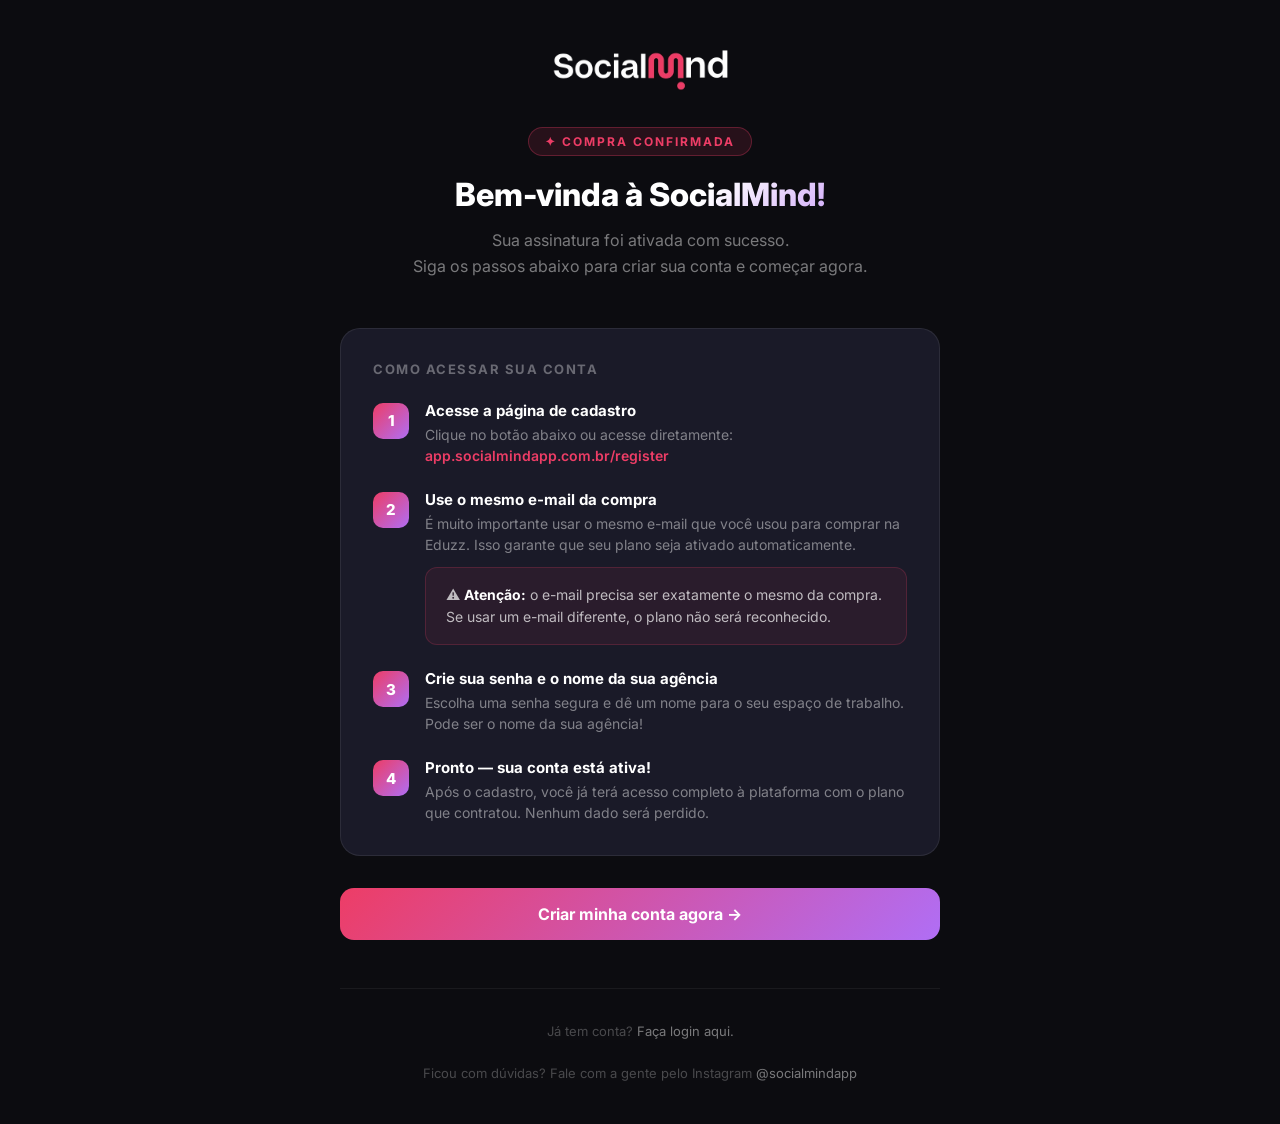
==== obrigado.html @ bec3772d "feat: add thank you page with access instructions" ====
<!DOCTYPE html>
<html lang="pt-BR">
<head>
  <meta charset="UTF-8" />
  <meta name="viewport" content="width=device-width, initial-scale=1.0" />
  <title>Bem-vinda à SocialMind 🎉</title>
  <link rel="icon" type="image/png" href="/favicon.png" />
  <link href="https://fonts.googleapis.com/css2?family=Inter:wght@400;500;600;700;800&display=swap" rel="stylesheet" />
  <style>
    *, *::before, *::after { box-sizing: border-box; margin: 0; padding: 0; }

    body {
      font-family: 'Inter', sans-serif;
      background: #0C0C10;
      color: #fff;
      min-height: 100vh;
      display: flex;
      flex-direction: column;
      align-items: center;
      justify-content: center;
      padding: 40px 20px;
    }

    .container {
      max-width: 600px;
      width: 100%;
      text-align: center;
    }

    .logo {
      width: 220px;
      margin-bottom: 32px;
      display: block;
      margin-left: auto;
      margin-right: auto;
    }

    .badge {
      display: inline-block;
      text-align: center;
      background: rgba(237,61,102,0.12);
      border: 1px solid rgba(237,61,102,0.3);
      color: #ed3d66;
      font-size: 12px;
      font-weight: 700;
      letter-spacing: 2px;
      padding: 6px 16px;
      border-radius: 100px;
      margin-bottom: 20px;
      text-transform: uppercase;
    }

    h1 {
      font-size: 32px;
      font-weight: 800;
      line-height: 1.2;
      margin-bottom: 14px;
      background: linear-gradient(135deg, #fff 60%, #B06EF5);
      -webkit-background-clip: text;
      -webkit-text-fill-color: transparent;
    }

    .subtitle {
      color: rgba(255,255,255,0.45);
      font-size: 16px;
      line-height: 1.6;
      margin-bottom: 48px;
    }

    .steps {
      background: #1a1a28;
      border: 1px solid rgba(255,255,255,0.08);
      border-radius: 20px;
      padding: 32px;
      text-align: left;
      margin-bottom: 32px;
    }

    .steps-title {
      font-size: 13px;
      font-weight: 700;
      letter-spacing: 1.5px;
      color: rgba(255,255,255,0.35);
      text-transform: uppercase;
      margin-bottom: 24px;
    }

    .step {
      display: flex;
      align-items: flex-start;
      gap: 16px;
      margin-bottom: 24px;
    }

    .step:last-child {
      margin-bottom: 0;
    }

    .step-number {
      width: 36px;
      height: 36px;
      border-radius: 10px;
      background: linear-gradient(135deg, #ed3d66, #B06EF5);
      display: flex;
      align-items: center;
      justify-content: center;
      font-size: 15px;
      font-weight: 800;
      flex-shrink: 0;
      margin-top: 2px;
    }

    .step-content h3 {
      font-size: 15px;
      font-weight: 700;
      margin-bottom: 4px;
    }

    .step-content p {
      font-size: 14px;
      color: rgba(255,255,255,0.45);
      line-height: 1.5;
    }

    .step-content a {
      color: #ed3d66;
      text-decoration: none;
      font-weight: 600;
    }

    .step-content a:hover {
      text-decoration: underline;
    }

    .highlight-box {
      background: rgba(237,61,102,0.08);
      border: 1px solid rgba(237,61,102,0.2);
      border-radius: 12px;
      padding: 16px 20px;
      margin-top: 12px;
      font-size: 14px;
      color: rgba(255,255,255,0.7);
      line-height: 1.6;
    }

    .highlight-box strong {
      color: #fff;
    }

    .cta-button {
      display: inline-block;
      width: 100%;
      padding: 16px;
      background: linear-gradient(135deg, #ed3d66, #B06EF5);
      color: white;
      border-radius: 14px;
      font-size: 16px;
      font-weight: 700;
      text-decoration: none;
      transition: opacity 0.2s;
      margin-bottom: 16px;
    }

    .cta-button:hover {
      opacity: 0.9;
    }

    .help-text {
      font-size: 13px;
      color: rgba(255,255,255,0.25);
      line-height: 1.6;
    }

    .help-text a {
      color: rgba(255,255,255,0.45);
      text-decoration: none;
    }

    .divider {
      height: 1px;
      background: rgba(255,255,255,0.06);
      margin: 32px 0;
    }
  </style>
</head>
<body>
  <div class="container">

    <img src="[data-uri]" alt="SocialMind" class="logo" />

    <div class="badge">✦ Compra confirmada</div>

    <h1>Bem-vinda à SocialMind!</h1>

    <p class="subtitle">
      Sua assinatura foi ativada com sucesso.<br />
      Siga os passos abaixo para criar sua conta e começar agora.
    </p>

    <div class="steps">
      <p class="steps-title">Como acessar sua conta</p>

      <div class="step">
        <div class="step-number">1</div>
        <div class="step-content">
          <h3>Acesse a página de cadastro</h3>
          <p>Clique no botão abaixo ou acesse diretamente:<br />
            <a href="https://app.socialmindapp.com.br/register" target="_blank">app.socialmindapp.com.br/register</a>
          </p>
        </div>
      </div>

      <div class="step">
        <div class="step-number">2</div>
        <div class="step-content">
          <h3>Use o mesmo e-mail da compra</h3>
          <p>É muito importante usar o mesmo e-mail que você usou para comprar na Eduzz. Isso garante que seu plano seja ativado automaticamente.</p>
          <div class="highlight-box">
            ⚠️ <strong>Atenção:</strong> o e-mail precisa ser exatamente o mesmo da compra. Se usar um e-mail diferente, o plano não será reconhecido.
          </div>
        </div>
      </div>

      <div class="step">
        <div class="step-number">3</div>
        <div class="step-content">
          <h3>Crie sua senha e o nome da sua agência</h3>
          <p>Escolha uma senha segura e dê um nome para o seu espaço de trabalho. Pode ser o nome da sua agência!</p>
        </div>
      </div>

      <div class="step">
        <div class="step-number">4</div>
        <div class="step-content">
          <h3>Pronto — sua conta está ativa!</h3>
          <p>Após o cadastro, você já terá acesso completo à plataforma com o plano que contratou. Nenhum dado será perdido.</p>
        </div>
      </div>
    </div>

    <a href="https://app.socialmindapp.com.br/register" class="cta-button">
      Criar minha conta agora →
    </a>

    <div class="divider"></div>

    <p class="help-text">
      Já tem conta? <a href="https://app.socialmindapp.com.br/login">Faça login aqui.</a><br /><br />
      Ficou com dúvidas? Fale com a gente pelo Instagram <a href="https://instagram.com/socialmindapp" target="_blank">@socialmindapp</a>
    </p>

  </div>
</body>
</html>
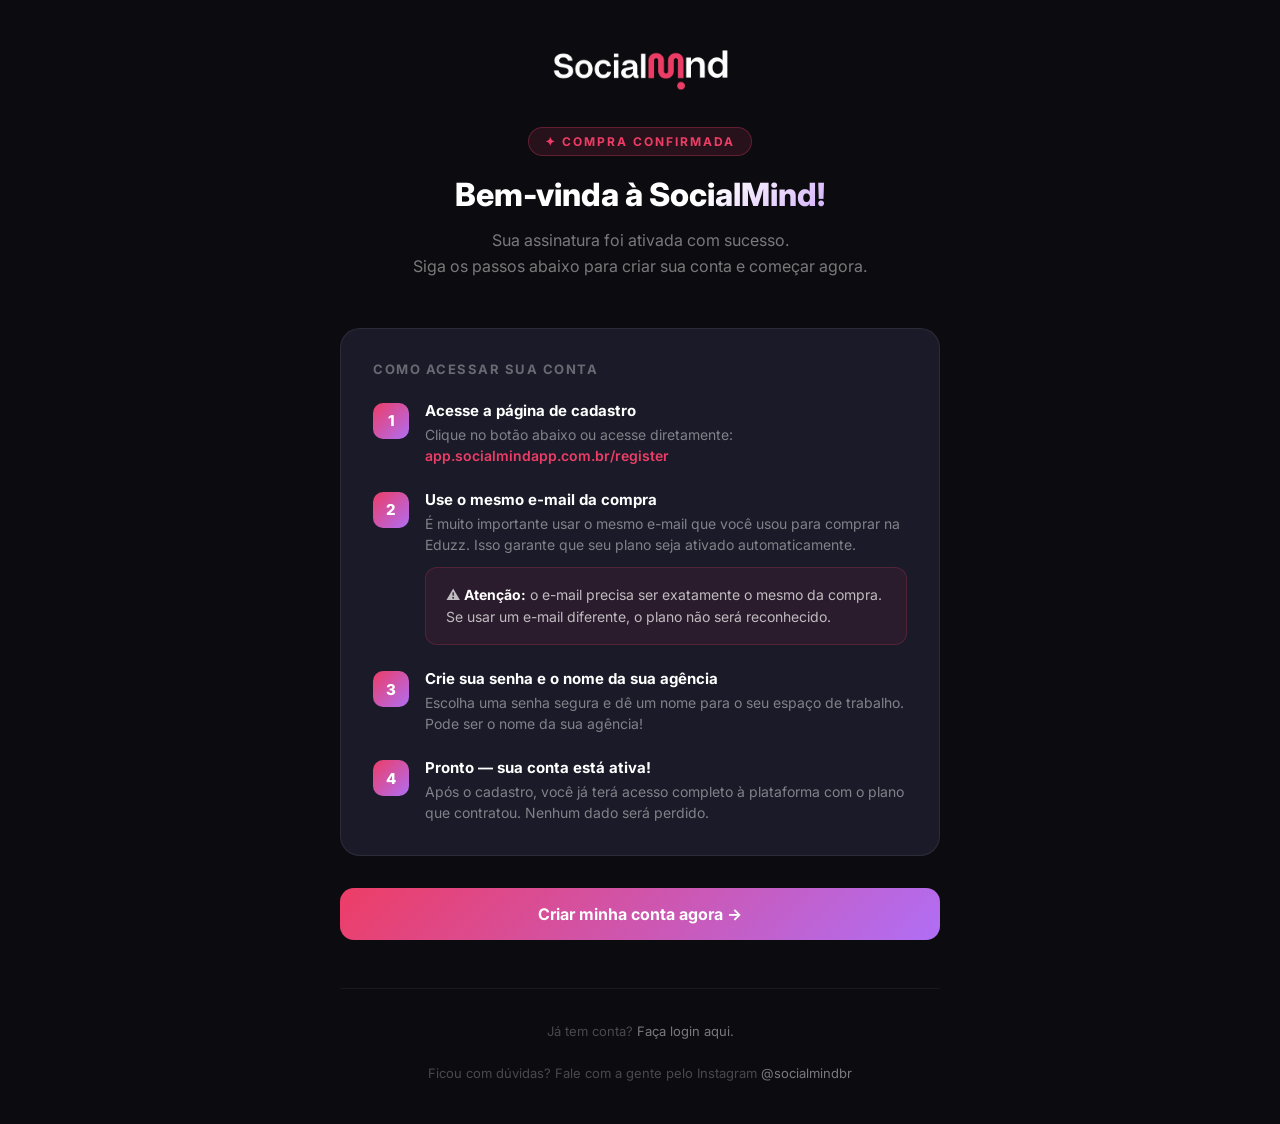
==== commit fb42235f: "fix: correct Instagram handle on thank you page" ====
--- a/obrigado.html
+++ b/obrigado.html
@@ -246,7 +246,7 @@
 
     <p class="help-text">
       Já tem conta? <a href="https://app.socialmindapp.com.br/login">Faça login aqui.</a><br /><br />
-      Ficou com dúvidas? Fale com a gente pelo Instagram <a href="https://instagram.com/socialmindapp" target="_blank">@socialmindapp</a>
+      Ficou com dúvidas? Fale com a gente pelo Instagram <a href="https://instagram.com/socialmindbr" target="_blank">@socialmindbr</a>
     </p>
 
   </div>
